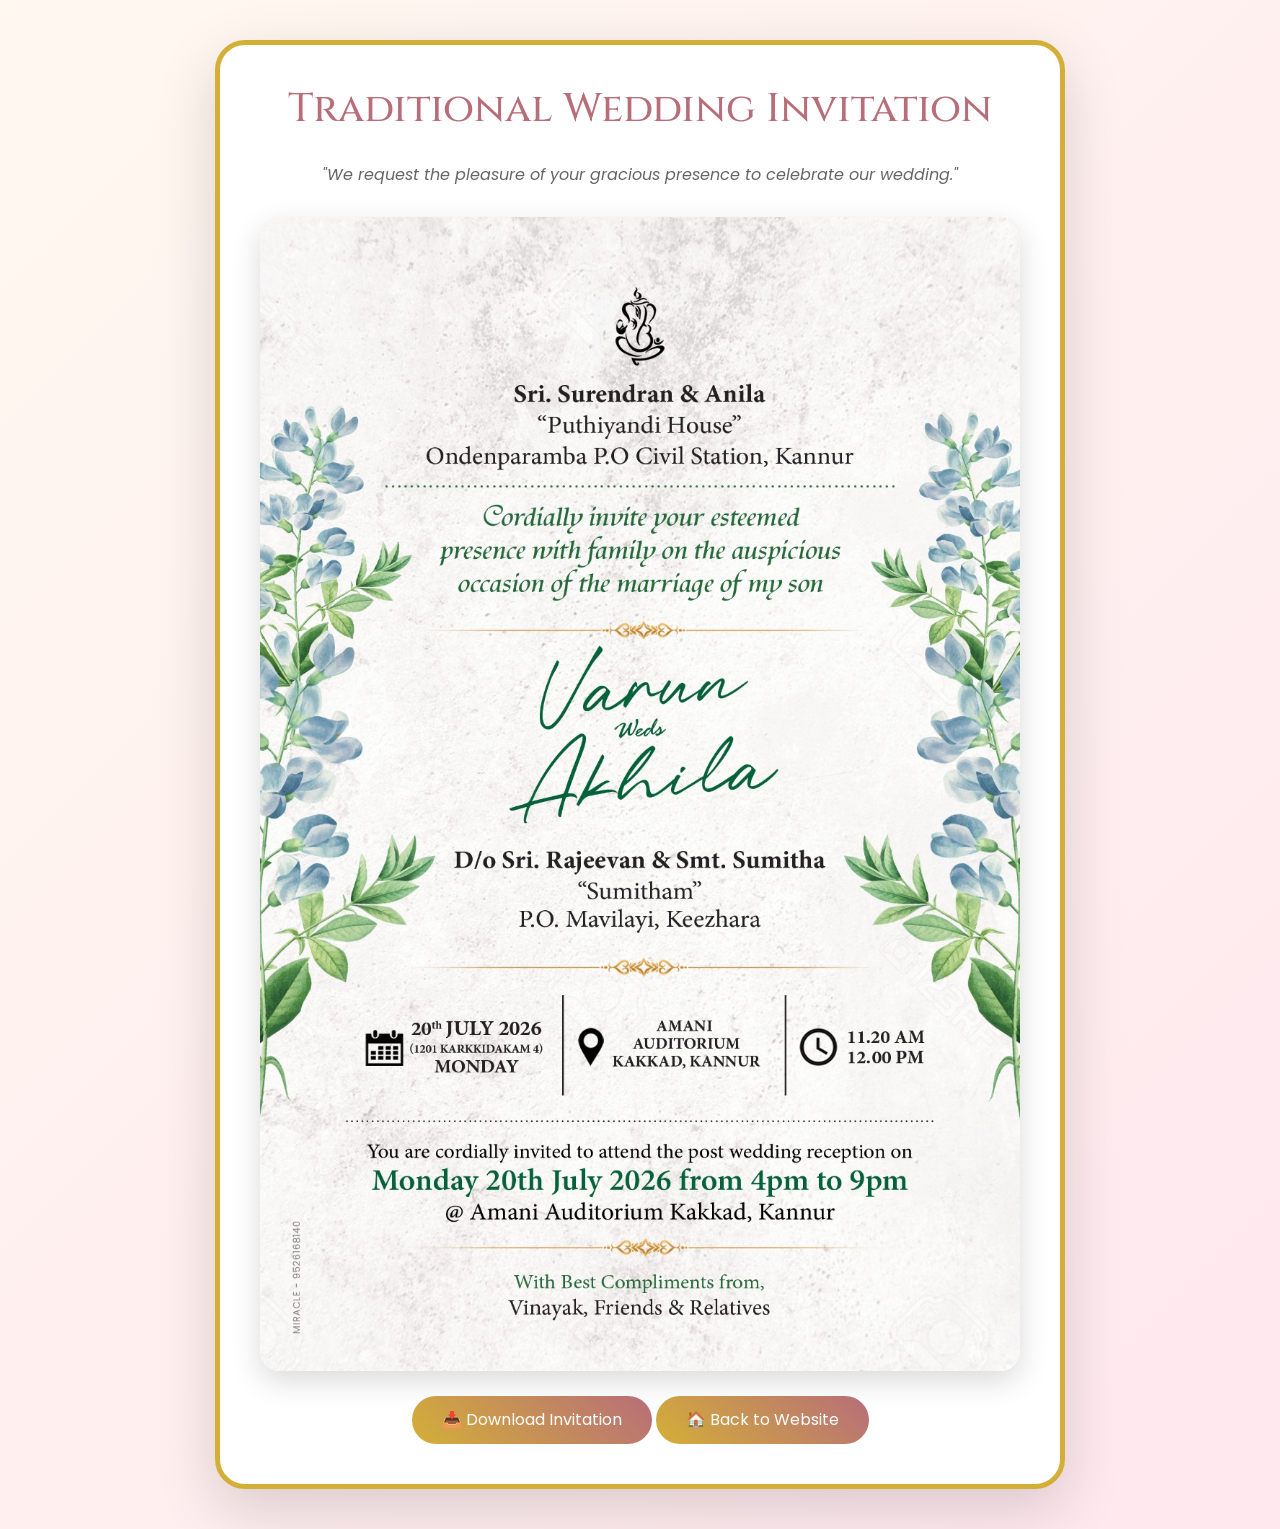
==== wedding-card.html @ 509cb380 "Added wedding invitation page and updated website" ====
<!DOCTYPE html>
<html lang="en">

<head>

    <meta charset="UTF-8">
    <meta name="viewport" content="width=device-width, initial-scale=1.0">

    <title>Traditional Wedding Invitation</title>

    <link href="https://cdn.jsdelivr.net/npm/bootstrap@5.3.3/dist/css/bootstrap.min.css" rel="stylesheet">

    <link href="https://fonts.googleapis.com/css2?family=Cinzel:wght@700&family=Poppins:wght@300;400;500&display=swap"
        rel="stylesheet">

    <style>
        body {

            background: linear-gradient(135deg, #fff8f0, #ffe8ee);

            font-family: Poppins, sans-serif;

            display: flex;
            justify-content: center;
            align-items: center;

            min-height: 100vh;

            padding: 40px;

        }

        .card-box {

            background: white;

            padding: 40px;

            border-radius: 30px;

            max-width: 850px;

            width: 100%;

            text-align: center;

            box-shadow:
                0 20px 60px rgba(0, 0, 0, .15);

            border: 5px solid #d4af37;

        }

        h1 {

            font-family: Cinzel, serif;

            color: #b76e79;

            margin-bottom: 30px;

        }

        .invitation {

            width: 100%;

            border-radius: 20px;

            box-shadow:
                0 10px 30px rgba(0, 0, 0, .15);

            transition: .4s;

        }

        .invitation:hover {

            transform: scale(1.02);

        }

        .btn-custom {

            margin-top: 25px;

            background: linear-gradient(45deg, #d4af37, #b76e79);

            color: white;

            border: none;

            padding: 12px 30px;

            border-radius: 40px;

        }

        .btn-custom:hover {

            color: white;

            transform: translateY(-3px);

        }

        .quote {

            margin: 30px 0;

            font-style: italic;

            color: #666;

        }
    </style>

</head>

<body>

    <div class="card-box">

        <h1>Traditional Wedding Invitation</h1>

        <p class="quote">

            "We request the pleasure of your gracious presence
            to celebrate our wedding."

        </p>

        <img src="wedding-card.jpeg" class="invitation">

        <br>

        <a href="wedding-card.html" download class="btn btn-custom">

            📥 Download Invitation

        </a>

        <a href="index.html" class="btn btn-custom">

            🏠 Back to Website

        </a>

    </div>

</body>

</html>
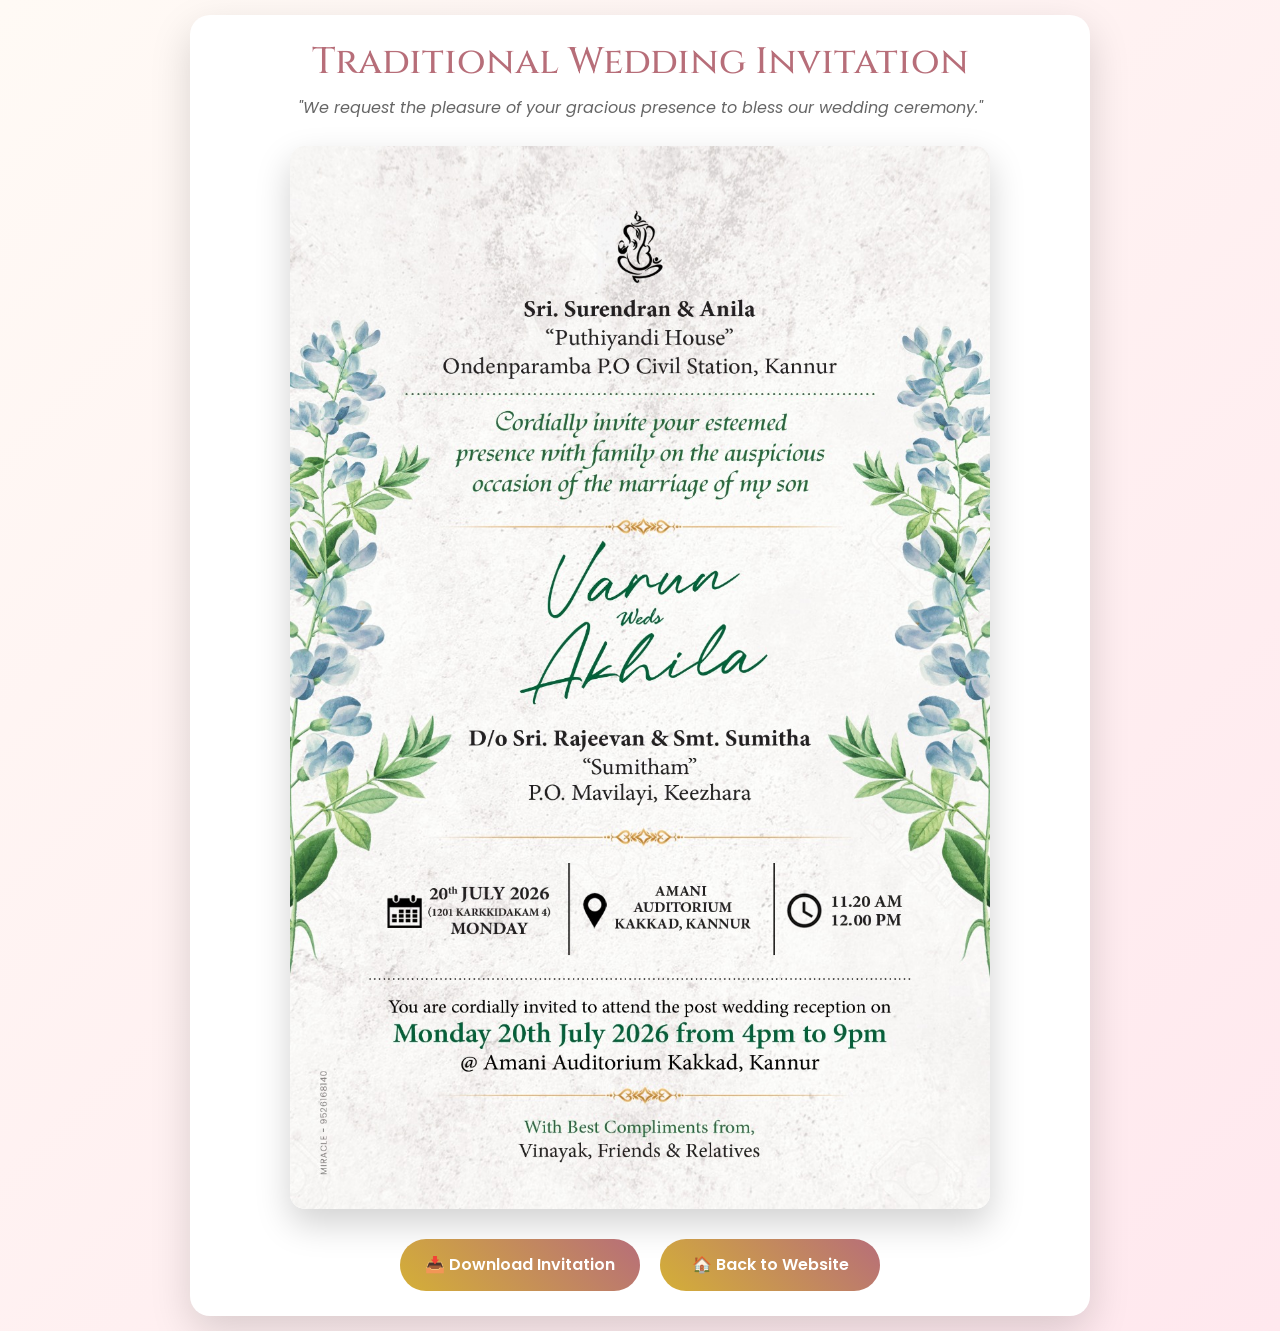
==== commit f28f9375: "Added wedding invitation page and updated website more" ====
--- a/wedding-card.html
+++ b/wedding-card.html
@@ -1,153 +1,194 @@
 <!DOCTYPE html>
 <html lang="en">
-
 <head>
 
-    <meta charset="UTF-8">
-    <meta name="viewport" content="width=device-width, initial-scale=1.0">
+<meta charset="UTF-8">
+<meta name="viewport" content="width=device-width, initial-scale=1.0">
 
-    <title>Traditional Wedding Invitation</title>
+<title>Traditional Wedding Invitation</title>
 
-    <link href="https://cdn.jsdelivr.net/npm/bootstrap@5.3.3/dist/css/bootstrap.min.css" rel="stylesheet">
+<link href="https://cdn.jsdelivr.net/npm/bootstrap@5.3.3/dist/css/bootstrap.min.css" rel="stylesheet">
 
-    <link href="https://fonts.googleapis.com/css2?family=Cinzel:wght@700&family=Poppins:wght@300;400;500&display=swap"
-        rel="stylesheet">
+<link href="https://fonts.googleapis.com/css2?family=Cinzel:wght@700&family=Poppins:wght@300;400;500;600&display=swap" rel="stylesheet">
 
-    <style>
-        body {
+<style>
 
-            background: linear-gradient(135deg, #fff8f0, #ffe8ee);
 
-            font-family: Poppins, sans-serif;
+    *{
+    margin:0;
+    padding:0;
+    box-sizing:border-box;
+}
 
-            display: flex;
-            justify-content: center;
-            align-items: center;
+body{
+    font-family:'Poppins',sans-serif;
+    background:linear-gradient(135deg,#fffaf5,#ffe8ee);
+    min-height:100vh;
+    display:flex;
+    justify-content:center;
+    align-items:center;
+    padding:15px;
+}
 
-            min-height: 100vh;
+.container-box{
+    width:100%;
+    max-width:900px;
+    background:#fff;
+    border-radius:20px;
+    padding:25px;
+    text-align:center;
+    box-shadow:0 15px 40px rgba(0,0,0,.15);
+}
 
-            padding: 40px;
+h1{
+    font-family:'Cinzel',serif;
+    color:#b76e79;
+    font-size:2.3rem;
+    margin-bottom:10px;
+}
 
-        }
+.quote{
+    color:#666;
+    margin-bottom:25px;
+    font-style:italic;
+    line-height:1.7;
+}
 
-        .card-box {
+.invitation{
+    width:100%;
+    max-width:700px;
+    display:block;
+    margin:auto;
+    border-radius:15px;
+    box-shadow:0 15px 35px rgba(0,0,0,.18);
+    transition:.4s;
+}
 
-            background: white;
+.invitation:hover{
+    transform:scale(1.02);
+}
 
-            padding: 40px;
+.buttons{
+    display:flex;
+    justify-content:center;
+    gap:20px;
+    flex-wrap:wrap;
+    margin-top:30px;
+}
 
-            border-radius: 30px;
+.btn-custom{
+    display:inline-block;
+    min-width:220px;
+    padding:14px 25px;
+    background:linear-gradient(45deg,#d4af37,#b76e79);
+    color:#fff;
+    text-decoration:none;
+    border-radius:50px;
+    font-weight:600;
+    transition:.3s;
+}
 
-            max-width: 850px;
+.btn-custom:hover{
+    color:white;
+    transform:translateY(-3px);
+    box-shadow:0 10px 20px rgba(183,110,121,.3);
+}
 
-            width: 100%;
+footer{
+    margin-top:25px;
+    color:#777;
+    font-size:14px;
+}
 
-            text-align: center;
+/* ---------- MOBILE ---------- */
 
-            box-shadow:
-                0 20px 60px rgba(0, 0, 0, .15);
+@media (max-width:768px){
 
-            border: 5px solid #d4af37;
+body{
+    padding:8px;
+}
 
-        }
+.container-box{
+    padding:15px;
+    border-radius:15px;
+}
 
-        h1 {
+h1{
+    font-size:1.5rem;
+}
 
-            font-family: Cinzel, serif;
+.quote{
+    font-size:14px;
+    margin-bottom:15px;
+}
 
-            color: #b76e79;
+.invitation{
+    width:100%;
+    max-width:100%;
+    border-radius:10px;
+}
 
-            margin-bottom: 30px;
+.buttons{
+    flex-direction:column;
+    gap:12px;
+}
 
-        }
+.btn-custom{
+    width:100%;
+    max-width:320px;
+    margin:auto;
+    font-size:16px;
+    padding:14px;
+}
 
-        .invitation {
+footer{
+    font-size:13px;
+}
 
-            width: 100%;
+}
 
-            border-radius: 20px;
-
-            box-shadow:
-                0 10px 30px rgba(0, 0, 0, .15);
-
-            transition: .4s;
-
-        }
-
-        .invitation:hover {
-
-            transform: scale(1.02);
-
-        }
-
-        .btn-custom {
-
-            margin-top: 25px;
-
-            background: linear-gradient(45deg, #d4af37, #b76e79);
-
-            color: white;
-
-            border: none;
-
-            padding: 12px 30px;
-
-            border-radius: 40px;
-
-        }
-
-        .btn-custom:hover {
-
-            color: white;
-
-            transform: translateY(-3px);
-
-        }
-
-        .quote {
-
-            margin: 30px 0;
-
-            font-style: italic;
-
-            color: #666;
-
-        }
-    </style>
+</style>
 
 </head>
 
 <body>
 
-    <div class="card-box">
+<div class="container-box">
 
-        <h1>Traditional Wedding Invitation</h1>
+<h1>Traditional Wedding Invitation</h1>
 
-        <p class="quote">
+<p class="quote">
 
-            "We request the pleasure of your gracious presence
-            to celebrate our wedding."
+"We request the pleasure of your gracious presence to bless our wedding ceremony."
 
-        </p>
+</p>
 
-        <img src="wedding-card.jpeg" class="invitation">
+<img src="wedding-card.jpeg"
+     alt="Wedding Invitation"
+     class="invitation">
 
-        <br>
+<div class="buttons">
 
-        <a href="wedding-card.html" download class="btn btn-custom">
+<a href="wedding-card.jpeg"
+download
+class="btn-custom">
 
-            📥 Download Invitation
+📥 Download Invitation
 
-        </a>
+</a>
 
-        <a href="index.html" class="btn btn-custom">
+<a href="index.html"
+class="btn-custom">
 
-            🏠 Back to Website
+🏠 Back to Website
 
-        </a>
+</a>
 
-    </div>
+</div>
+
+
+
+</div>
 
 </body>
-
 </html>
